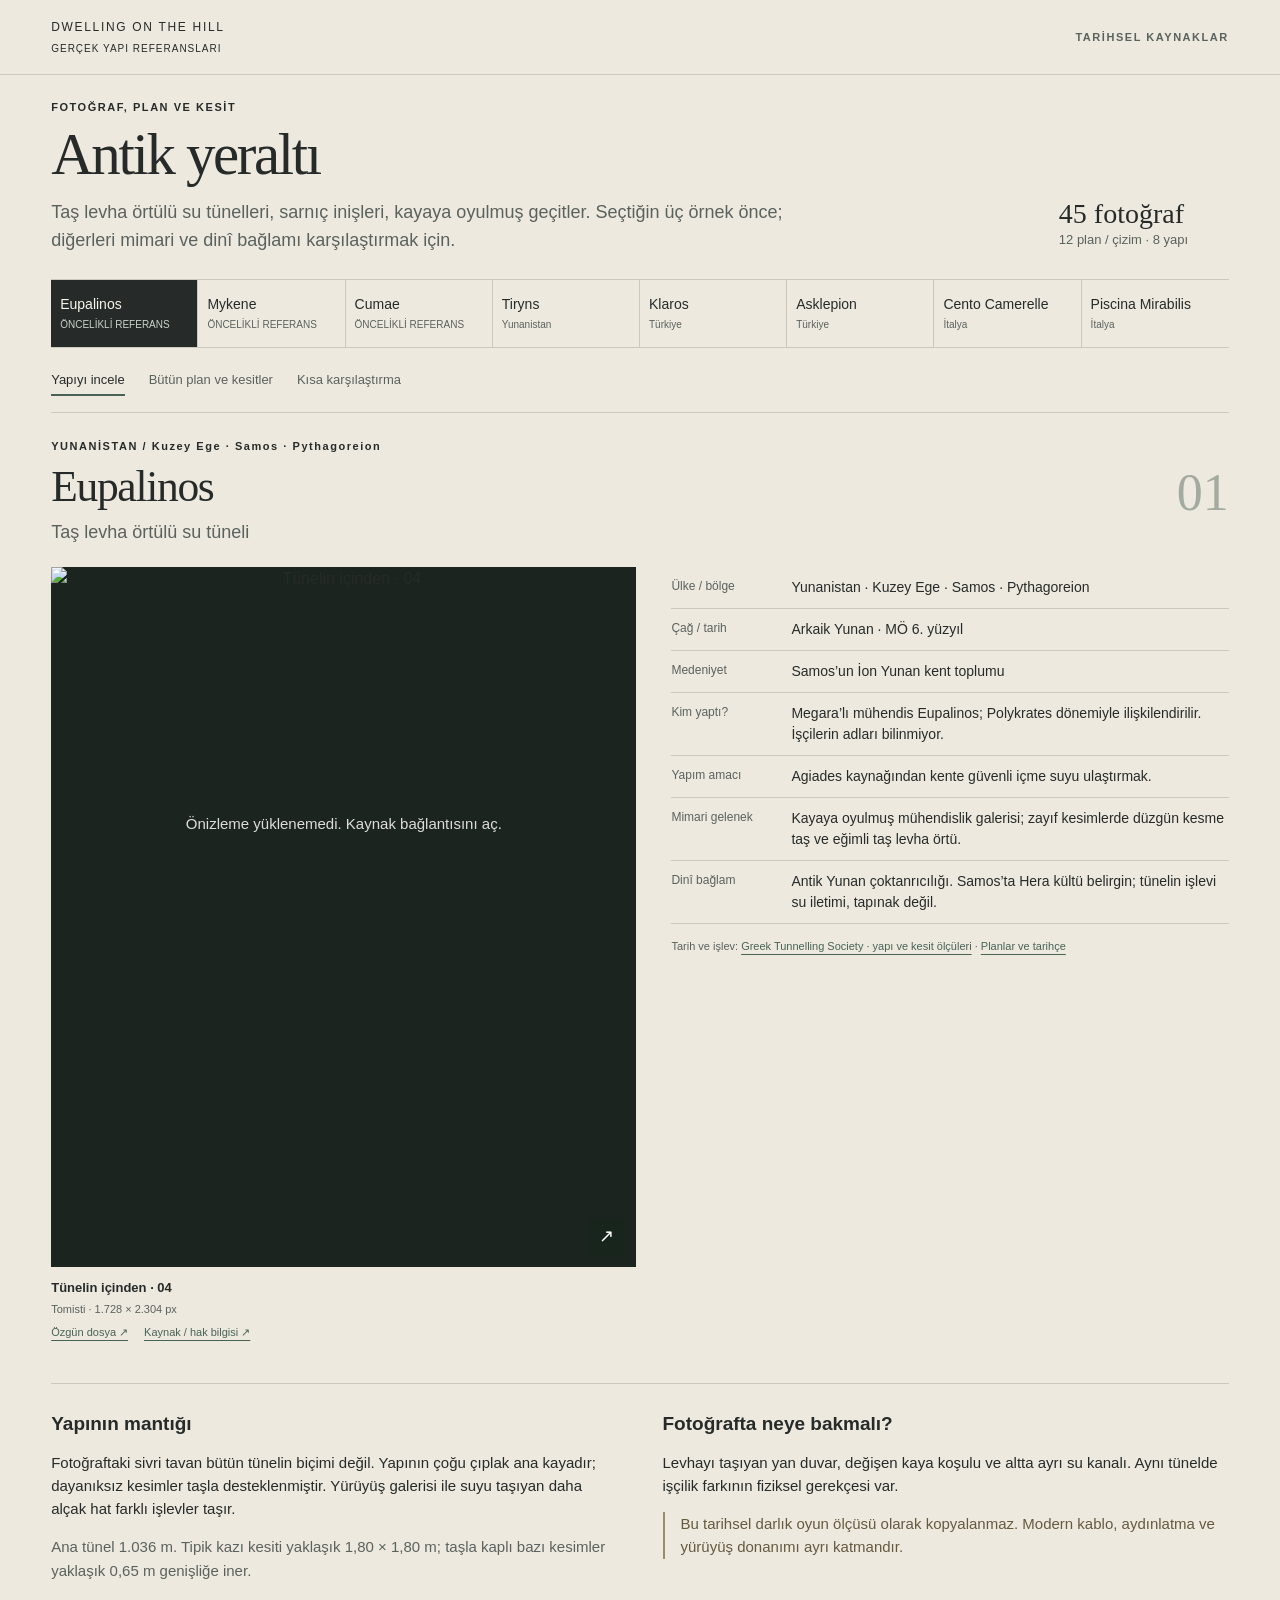
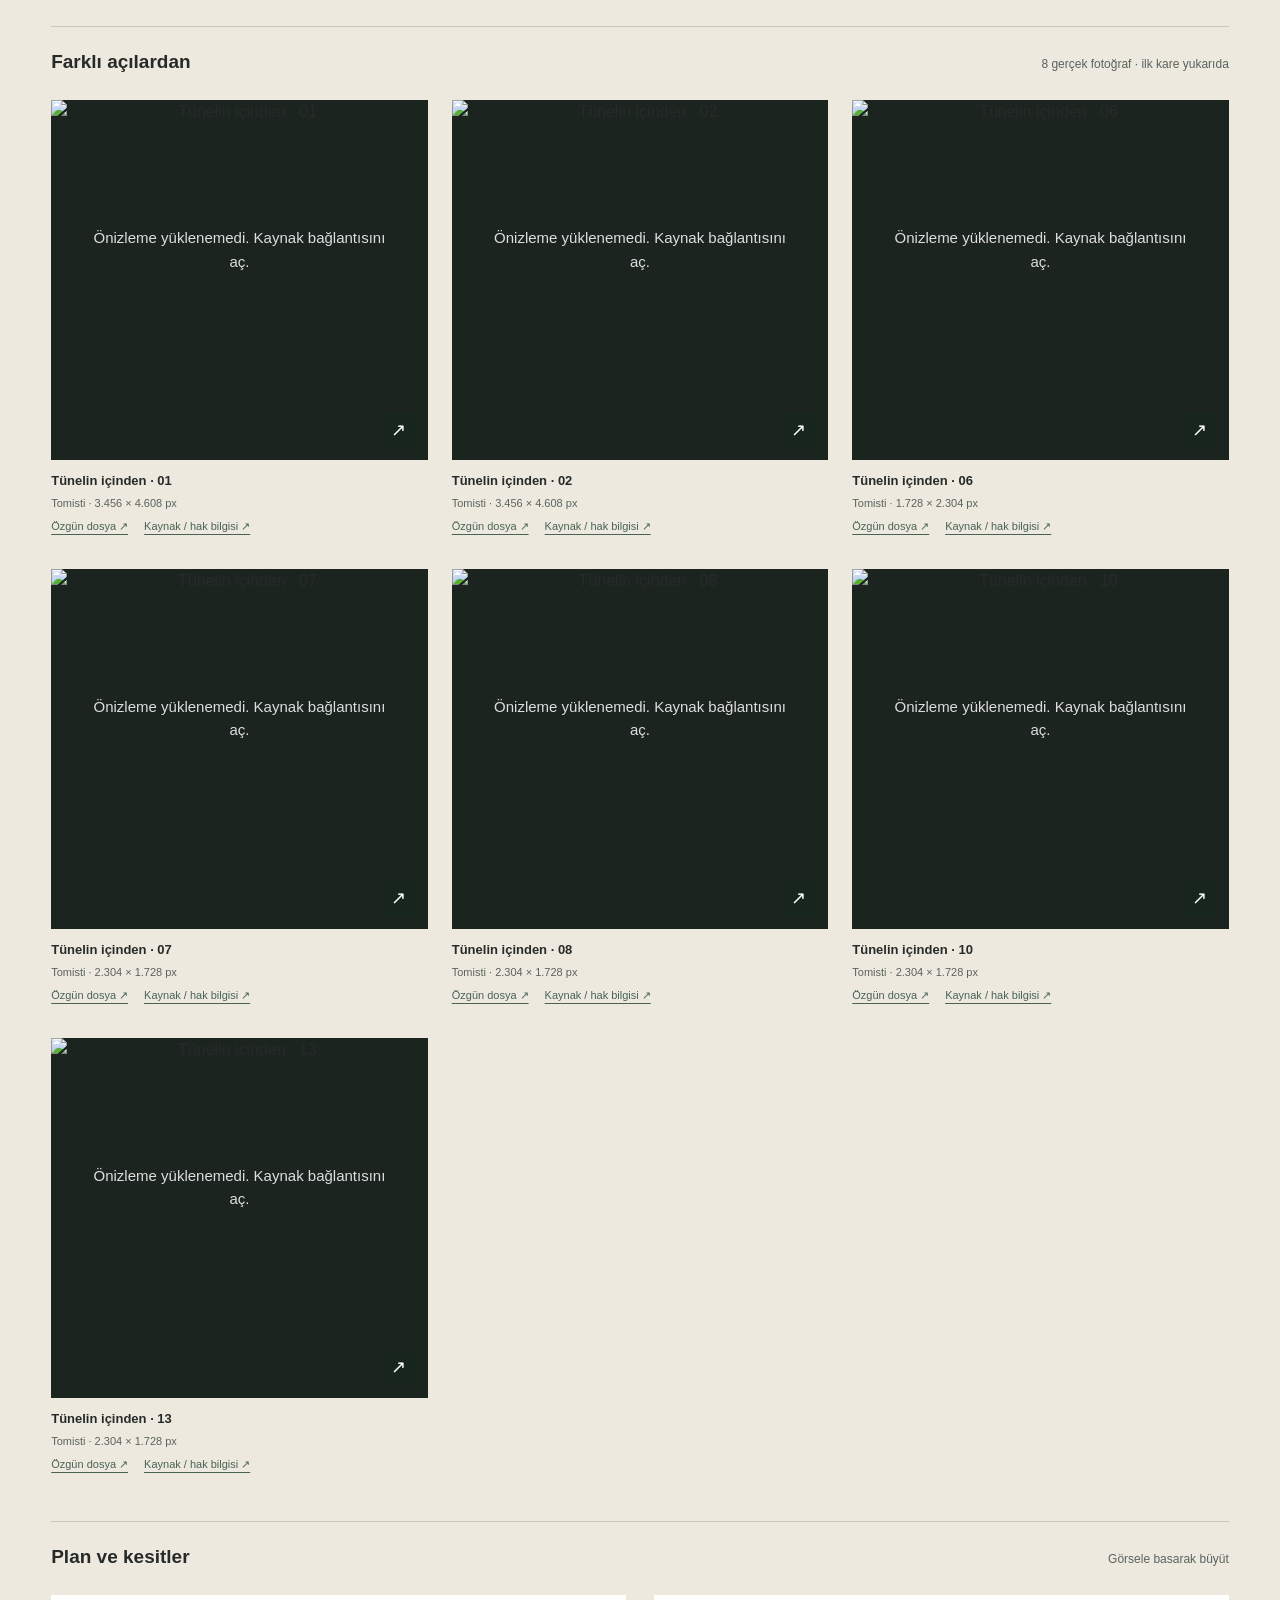
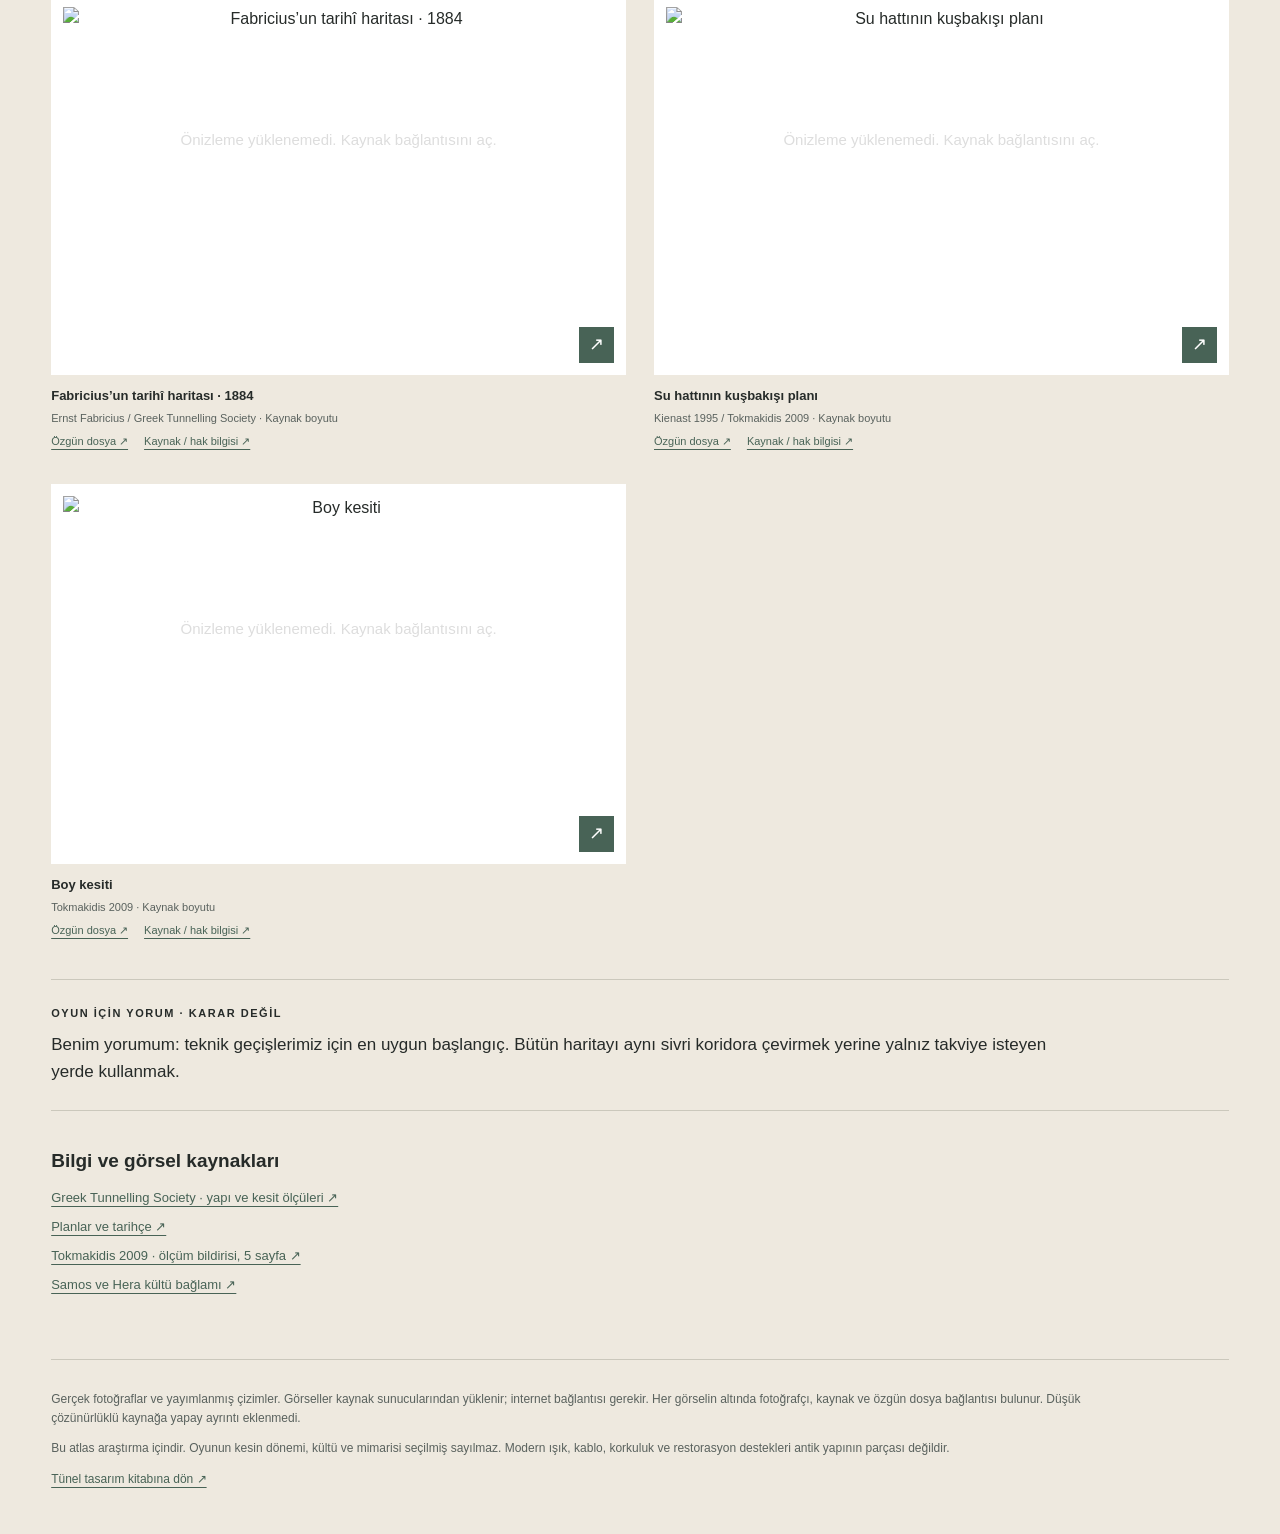
==== real.html @ a3796da8 "Publish underground concept atlas 54 concept images, 7 architectural drawings and historical referen" ====
<!doctype html>
<html lang="tr"><head><meta charset="utf-8"><meta name="viewport" content="width=device-width, initial-scale=1"><title>Antik yeraltı · Gerçek yapı atlası</title><link rel="stylesheet" href="real-atlas.css"></head>
<body><header class="masthead"><a href="index.html" class="brand">DWELLING ON THE HILL <span>GERÇEK YAPI REFERANSLARI</span></a><span class="issue">TARİHSEL KAYNAKLAR</span></header>
<main><section class="intro"><div><p class="eyebrow">FOTOĞRAF, PLAN VE KESİT</p><h1>Antik yeraltı</h1><p class="deck">Taş levha örtülü su tünelleri, sarnıç inişleri, kayaya oyulmuş geçitler. Seçtiğin üç örnek önce; diğerleri mimari ve dinî bağlamı karşılaştırmak için.</p></div><p class="edition" id="counts"></p></section>
<nav class="site-nav" id="site-nav" aria-label="Yapı seçimi"></nav>
<div class="view-nav"><button id="show-site" aria-pressed="true">Yapıyı incele</button><button id="show-plans" aria-pressed="false">Bütün plan ve kesitler</button><button id="show-compare" aria-pressed="false">Kısa karşılaştırma</button></div>
<section id="site-view" aria-live="polite">
<div class="section-title"><div><p class="eyebrow" id="site-place"></p><h2 id="site-name"></h2><p class="subtitle" id="site-subtitle"></p></div><p class="number" id="site-number"></p></div>
<div class="opening"><figure class="hero" id="hero"></figure><div class="facts"><dl id="facts"></dl><div class="facts-source" id="facts-source"></div></div></div>
<div class="reading"><div><h3>Yapının mantığı</h3><p id="summary"></p><p class="scale" id="scale"></p></div><div><h3>Fotoğrafta neye bakmalı?</h3><p id="reading"></p><p class="caution" id="caution"></p></div></div>
<div class="subheading"><h3>Farklı açılardan</h3><p id="photo-count"></p></div><div id="photo-grid" class="photo-grid"></div>
<div class="subheading" id="plan-heading"><h3>Plan ve kesitler</h3><p>Görsele basarak büyüt</p></div><div id="plan-grid" class="plan-grid"></div><div id="plan-note" class="plan-note"></div><div id="plan-links" class="source-links"></div>
<div class="interpretation"><p class="eyebrow">OYUN İÇİN YORUM · KARAR DEĞİL</p><p id="adaptation"></p></div>
<div class="sources"><h3>Bilgi ve görsel kaynakları</h3><div id="sources"></div></div>
</section>
<section id="plans-view" hidden><div class="section-title"><div><p class="eyebrow">YAYIMLANMIŞ BELGELER</p><h2>Plan ve kesit arşivi</h2><p class="subtitle">Yapının bütünü, su hattı ve yeraltı kotları. Çizimin tarihini ve kaynak türünü birlikte oku.</p></div></div><div id="all-plans" class="plan-grid"></div></section>
<section id="compare-view" hidden><div class="section-title"><div><p class="eyebrow">DÖNEM VE İŞLEV</p><h2>Aynı görünüş, farklı köken</h2><p class="subtitle">Üçgen görünen her tavan aynı teknikle yapılmadı; her yeraltı yapısı kutsal alan değil.</p></div></div><div id="comparison"></div></section>
<footer><p>Gerçek fotoğraflar ve yayımlanmış çizimler. Görseller kaynak sunucularından yüklenir; internet bağlantısı gerekir. Her görselin altında fotoğrafçı, kaynak ve özgün dosya bağlantısı bulunur. Düşük çözünürlüklü kaynağa yapay ayrıntı eklenmedi.</p><p>Bu atlas araştırma içindir. Oyunun kesin dönemi, kültü ve mimarisi seçilmiş sayılmaz. Modern ışık, kablo, korkuluk ve restorasyon destekleri antik yapının parçası değildir.</p><a href="index.html">Tünel tasarım kitabına dön ↗</a></footer></main>
<dialog id="viewer" aria-label="Görsel inceleme"><div class="viewer-top"><div><p class="eyebrow" id="viewer-type"></p><h2 id="viewer-title"></h2></div><button id="close-viewer" aria-label="Görseli kapat">Kapat ×</button></div><div class="viewer-actions"><button id="previous-image">← Önceki</button><button id="next-image">Sonraki →</button><button id="fit-image" aria-pressed="true">Ekrana sığdır</button><button id="actual-image" aria-pressed="false">%100 boyut</button><a id="original-image" target="_blank" rel="noopener noreferrer">Özgün dosya ↗</a></div><div class="viewer-stage" id="viewer-stage"><img id="full-image" alt=""></div><p id="viewer-loading" role="status"></p><p id="viewer-meta"></p><a id="viewer-source" target="_blank" rel="noopener noreferrer">Kaynak ve hak bilgisi ↗</a></dialog>
<script src="real-data.js"></script><script src="real-atlas.js"></script></body></html>
---- real-atlas.css ----
:root{color-scheme:light;--paper:#eee9df;--ink:#262b29;--muted:#5a625e;--line:#cbc8bc;--accent:#486356;--white:#f8f5ee}*{box-sizing:border-box}body{margin:0;background:var(--paper);color:var(--ink);font:16px/1.55 'Segoe UI',Arial,sans-serif}button,a{-webkit-tap-highlight-color:transparent}button{font:inherit;color:inherit;cursor:pointer}a{color:var(--accent);text-underline-offset:4px}button:focus-visible,a:focus-visible{outline:3px solid #a16a28;outline-offset:4px}.masthead{max-width:1550px;margin:auto;padding:25px 4%;display:flex;justify-content:space-between;align-items:center;border-bottom:1px solid var(--line);gap:20px}.brand{text-decoration:none;color:var(--ink);font-size:12px;letter-spacing:.14em}.brand span{display:block;font-size:10px;letter-spacing:.1em;margin-top:4px}.issue,.eyebrow{font-size:11px;letter-spacing:.14em;font-weight:600}.issue{color:var(--muted);white-space:nowrap}main{max-width:1550px;margin:auto;padding:0 4%}.intro{display:flex;align-items:flex-end;justify-content:space-between;gap:50px;padding:48px 0 35px}.intro>div{max-width:830px}h1,h2,h3,p,figure{margin:0}h1{font:normal clamp(44px,6vw,80px)/1.08 Georgia,'Times New Roman',serif;letter-spacing:-.04em;margin:10px 0 16px}.deck{font-size:18px;max-width:760px;color:var(--muted)}.edition{min-width:170px;font-size:13px;color:var(--muted);padding-bottom:4px}.edition strong{font:normal 28px Georgia,serif;color:var(--ink);display:block}.site-nav{display:grid;grid-template-columns:repeat(8,minmax(0,1fr));border-top:1px solid var(--line);border-bottom:1px solid var(--line)}.site-nav button{background:none;border:0;border-right:1px solid var(--line);padding:15px 9px;text-align:left;font-size:14px;line-height:1.35}.site-nav button:last-child{border-right:0}.site-nav button small{display:block;font-size:10px;color:var(--muted);margin-top:5px}.site-nav button[aria-pressed=true]{background:var(--ink);color:var(--white)}.site-nav button[aria-pressed=true] small{color:#c9d3cc}.view-nav{display:flex;gap:24px;padding:18px 0;border-bottom:1px solid var(--line);flex-wrap:wrap}.view-nav button{background:none;border:0;padding:4px 0;font-size:13px;color:var(--muted)}.view-nav button[aria-pressed=true]{color:var(--ink);box-shadow:0 2px var(--accent)}.section-title{display:flex;justify-content:space-between;gap:20px;align-items:center;padding:35px 0 25px}.section-title h2{font:normal clamp(35px,4vw,54px)/1.14 Georgia,serif;letter-spacing:-.03em;margin-top:7px}.subtitle{color:var(--muted);font-size:18px;margin-top:7px}.number{font:normal 52px Georgia,serif;color:#a3aa9f}.opening{display:grid;grid-template-columns:1.05fr 1fr;gap:35px;align-items:start}.hero{min-width:0}.media-button{display:block;background:#1c2420;border:0;width:100%;padding:0;position:relative}.media-button img{width:100%;height:100%;object-fit:contain;display:block}.hero .media-button{height:700px;max-height:83vh}.media-button::after{content:'↗';position:absolute;right:12px;bottom:12px;color:white;background:#18261ddb;padding:4px 10px;font-size:18px}.media-button[data-failed=true]::before{content:'Önizleme yüklenemedi. Kaynak bağlantısını aç.';color:#ddd;position:absolute;inset:35% 10%;font-size:15px}.caption{padding:12px 0 6px;font-size:13px;line-height:1.45;overflow-wrap:anywhere}.caption strong{font-weight:600;display:block}.credits{font-size:11px;color:var(--muted);margin-top:5px}.media-links{display:flex;gap:16px;flex-wrap:wrap;font-size:11px;margin-top:7px}.facts dl{margin:0;display:grid;grid-template-columns:112px 1fr}.facts dt,.facts dd{margin:0;padding:10px 0;border-bottom:1px solid var(--line);font-size:14px;line-height:1.5}.facts dt{color:var(--muted);padding-right:12px;font-size:12px}.facts dd{padding-left:8px}.facts-source{font-size:11px;margin-top:14px;color:var(--muted)}.reading{display:grid;grid-template-columns:1fr 1fr;gap:45px;margin:36px 0 44px;padding-top:25px;border-top:1px solid var(--line)}h3{font-size:19px;font-weight:600;margin-bottom:12px}.reading p{font-size:15px}.reading p+p{margin-top:15px}.scale{color:var(--muted)}.caution{padding-left:16px;border-left:2px solid #9d8c65;color:#655940}.subheading{display:flex;align-items:baseline;justify-content:space-between;gap:20px;padding:20px 0 12px;border-top:1px solid var(--line)}.subheading p{font-size:12px;color:var(--muted)}.photo-grid{display:grid;grid-template-columns:repeat(3,minmax(0,1fr));gap:28px 24px;margin-bottom:42px}.photo-grid .media-button{height:360px}.plan-grid{display:grid;grid-template-columns:repeat(2,minmax(0,1fr));gap:28px;margin-bottom:25px}.plan-grid .media-button{height:380px;background:#fff}.plan-grid .media-button img{padding:12px}.plan-grid .media-button::after{background:#486356;color:white}.plan-note{font-size:13px;color:var(--muted);max-width:850px}.source-links{margin-top:12px;font-size:13px}.source-links a{display:block;margin-bottom:8px}.interpretation{border-top:1px solid var(--line);border-bottom:1px solid var(--line);padding:25px 0;margin:35px 0}.interpretation>p:last-child{margin-top:10px;max-width:1000px;font-size:17px}.sources{padding-bottom:20px}.sources a{display:block;font-size:13px;margin:9px 0}footer{border-top:1px solid var(--line);padding:30px 0 45px;margin-top:35px;color:var(--muted);font-size:12px}footer p{max-width:1050px;margin-bottom:12px}.compare-row{display:grid;grid-template-columns:160px 1fr 1fr;gap:25px;padding:24px 0;border-top:1px solid var(--line);font-size:14px}.compare-row h3{font:normal 25px Georgia,serif}.compare-row p+p{margin-top:8px}.compare-row small{color:var(--muted)}.compare-row button{background:none;border:0;padding:0;text-align:left;color:var(--accent);font-size:13px}.plan-grid .site-label{font-size:11px;color:var(--accent);display:block;letter-spacing:.1em;margin-bottom:4px}dialog{width:min(96vw,1550px);max-width:96vw;max-height:96vh;padding:22px 26px;background:var(--paper);color:var(--ink);border:0}dialog::backdrop{background:#07120fed}.viewer-top{display:flex;align-items:flex-start;justify-content:space-between;gap:20px}.viewer-top h2{font:normal 25px Georgia,serif;margin-top:6px}.viewer-top button,.viewer-actions button,.viewer-actions a{background:none;border:1px solid var(--line);padding:8px 13px;text-decoration:none;font-size:12px;white-space:nowrap}.viewer-actions{display:flex;gap:10px;flex-wrap:wrap;margin:17px 0}.viewer-actions button[aria-pressed=true]{background:var(--ink);color:var(--white)}.viewer-stage{background:#17201c;height:68vh;overflow:auto;display:flex;align-items:flex-start;justify-content:center}.viewer-stage img{width:100%;height:100%;object-fit:contain;max-width:100%}.viewer-stage.actual{display:block}.viewer-stage.actual img{width:auto;height:auto;max-width:none;object-fit:initial}.viewer-stage.plan{background:#fff}#viewer-meta{font-size:12px;margin-top:13px}#viewer-source{font-size:12px}[hidden]{display:none!important}@media(min-width:1500px){.hero .media-button{height:800px}}@media(max-width:1100px){.site-nav{grid-template-columns:repeat(4,minmax(0,1fr))}.site-nav button:nth-child(4){border-right:0}.site-nav button:nth-child(-n+4){border-bottom:1px solid var(--line)}.opening{gap:25px;grid-template-columns:1fr 1fr}.hero .media-button{height:680px}.facts dl{grid-template-columns:90px 1fr}.facts dt,.facts dd{font-size:12px}.photo-grid{grid-template-columns:repeat(2,minmax(0,1fr))}}@media(max-width:700px){.masthead{padding:18px 5%}.issue{display:none}main{padding:0 5%}.intro{padding:28px 0 25px;display:block}.deck{font-size:16px}.edition{margin-top:18px;display:flex;gap:15px;align-items:center}.edition strong{font-size:20px}.site-nav button{font-size:12px;padding:12px 6px}.site-nav button small{font-size:9px}.view-nav{gap:18px}.view-nav button{font-size:12px}.opening{grid-template-columns:1fr}.hero .media-button{height:68vh;max-height:650px}.facts dt,.facts dd{font-size:13px}.facts dl{grid-template-columns:105px 1fr}.reading{grid-template-columns:1fr;gap:25px;margin:28px 0}.photo-grid,.plan-grid{grid-template-columns:1fr;gap:22px}.photo-grid .media-button{height:480px;max-height:72vh}.plan-grid .media-button{height:340px}.section-title{padding-top:27px}.subtitle{font-size:16px}.number{font-size:38px}.subheading{display:block}.subheading p{margin-bottom:8px}.compare-row{grid-template-columns:1fr;gap:12px}.viewer-top h2{font-size:20px}dialog{padding:15px;width:96vw}.viewer-stage{height:62vh}.viewer-actions{gap:7px}.viewer-actions button,.viewer-actions a{padding:8px 9px}}@media(prefers-reduced-motion:no-preference){html{scroll-behavior:smooth}}@media print{.site-nav,.view-nav,dialog,.media-links{display:none}body{background:white}.opening{grid-template-columns:1fr 1fr}.hero .media-button{height:500px}.photo-grid{grid-template-columns:repeat(3,1fr)}.photo-grid .media-button{height:260px}.plan-grid .media-button{height:280px}figure{break-inside:avoid}}

/* Fotoğraflar ilk ekranda daha fazla yer alsın. */
.intro{padding:24px 0}.intro h1{font-size:clamp(38px,4.6vw,62px);margin:7px 0 12px}.masthead{padding-top:18px;padding-bottom:18px}.section-title{padding-top:25px;padding-bottom:20px}.section-title h2{font-size:clamp(32px,3.4vw,45px)}
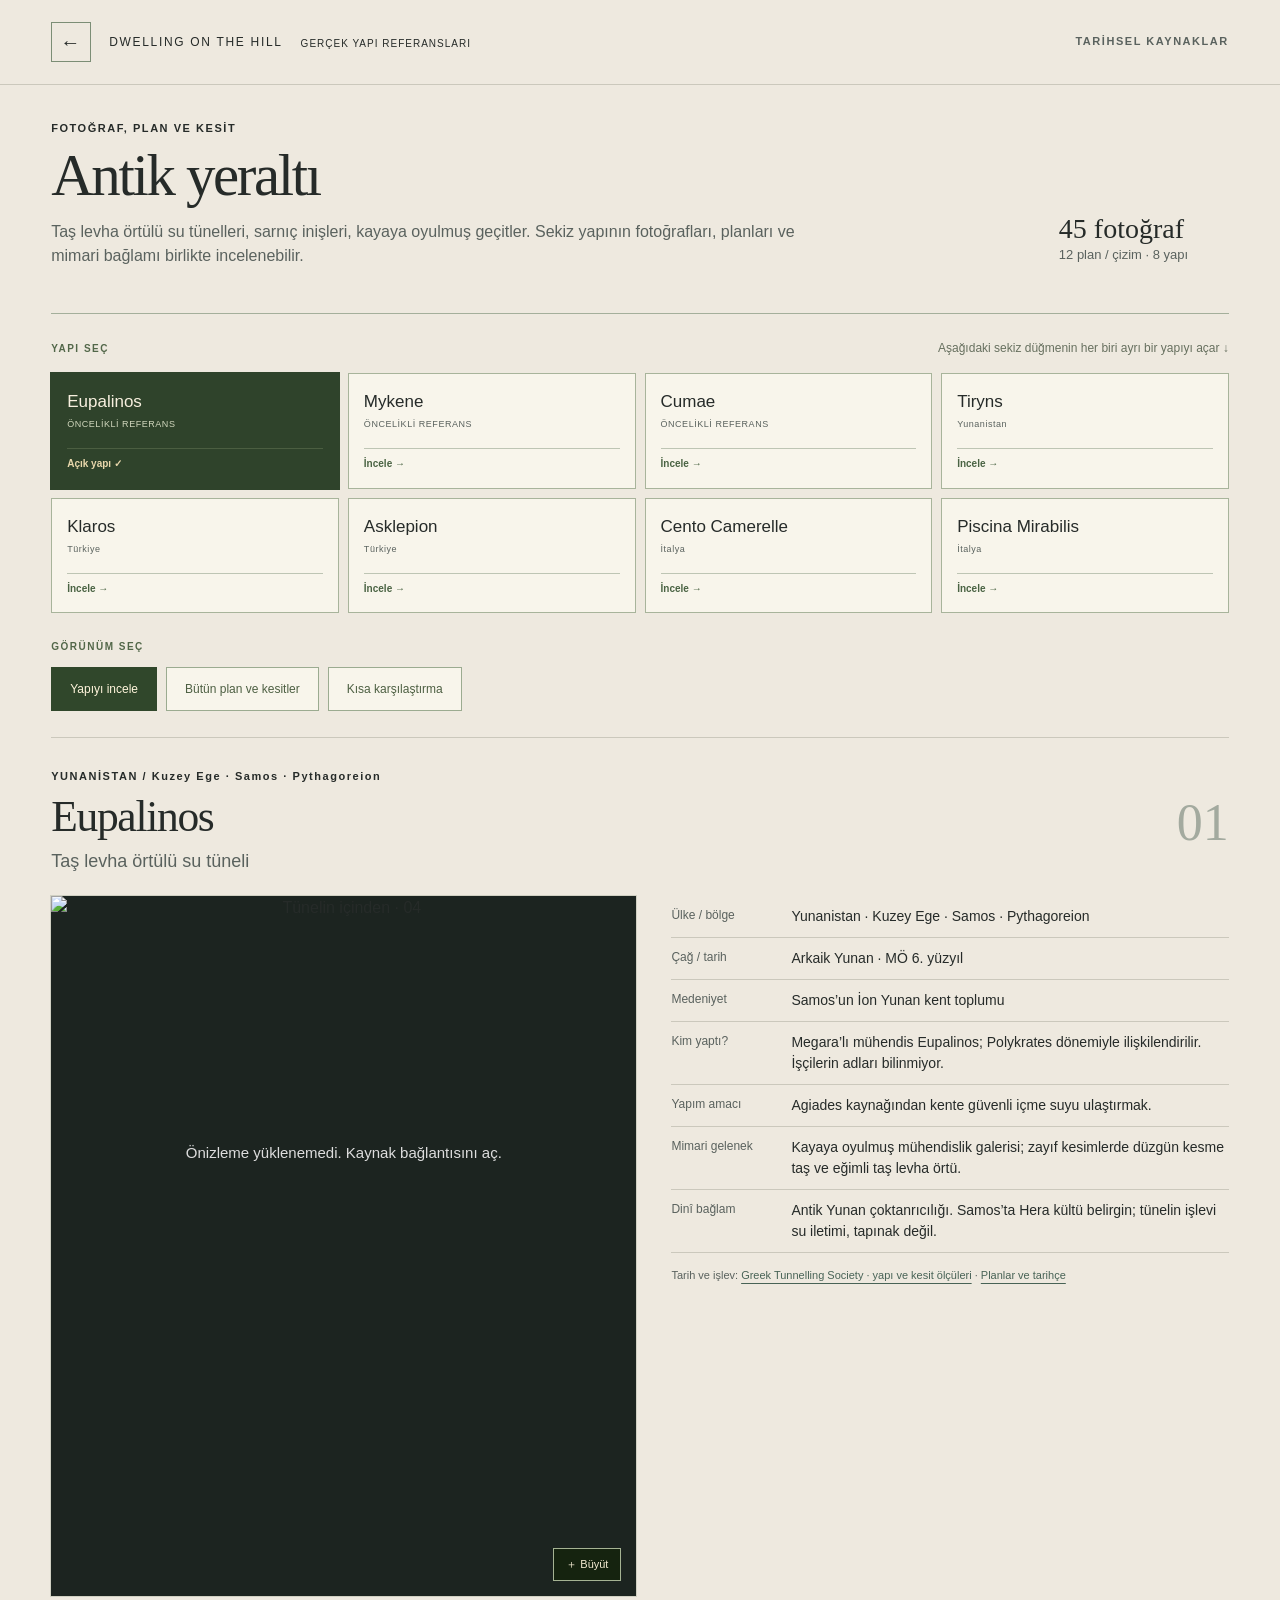
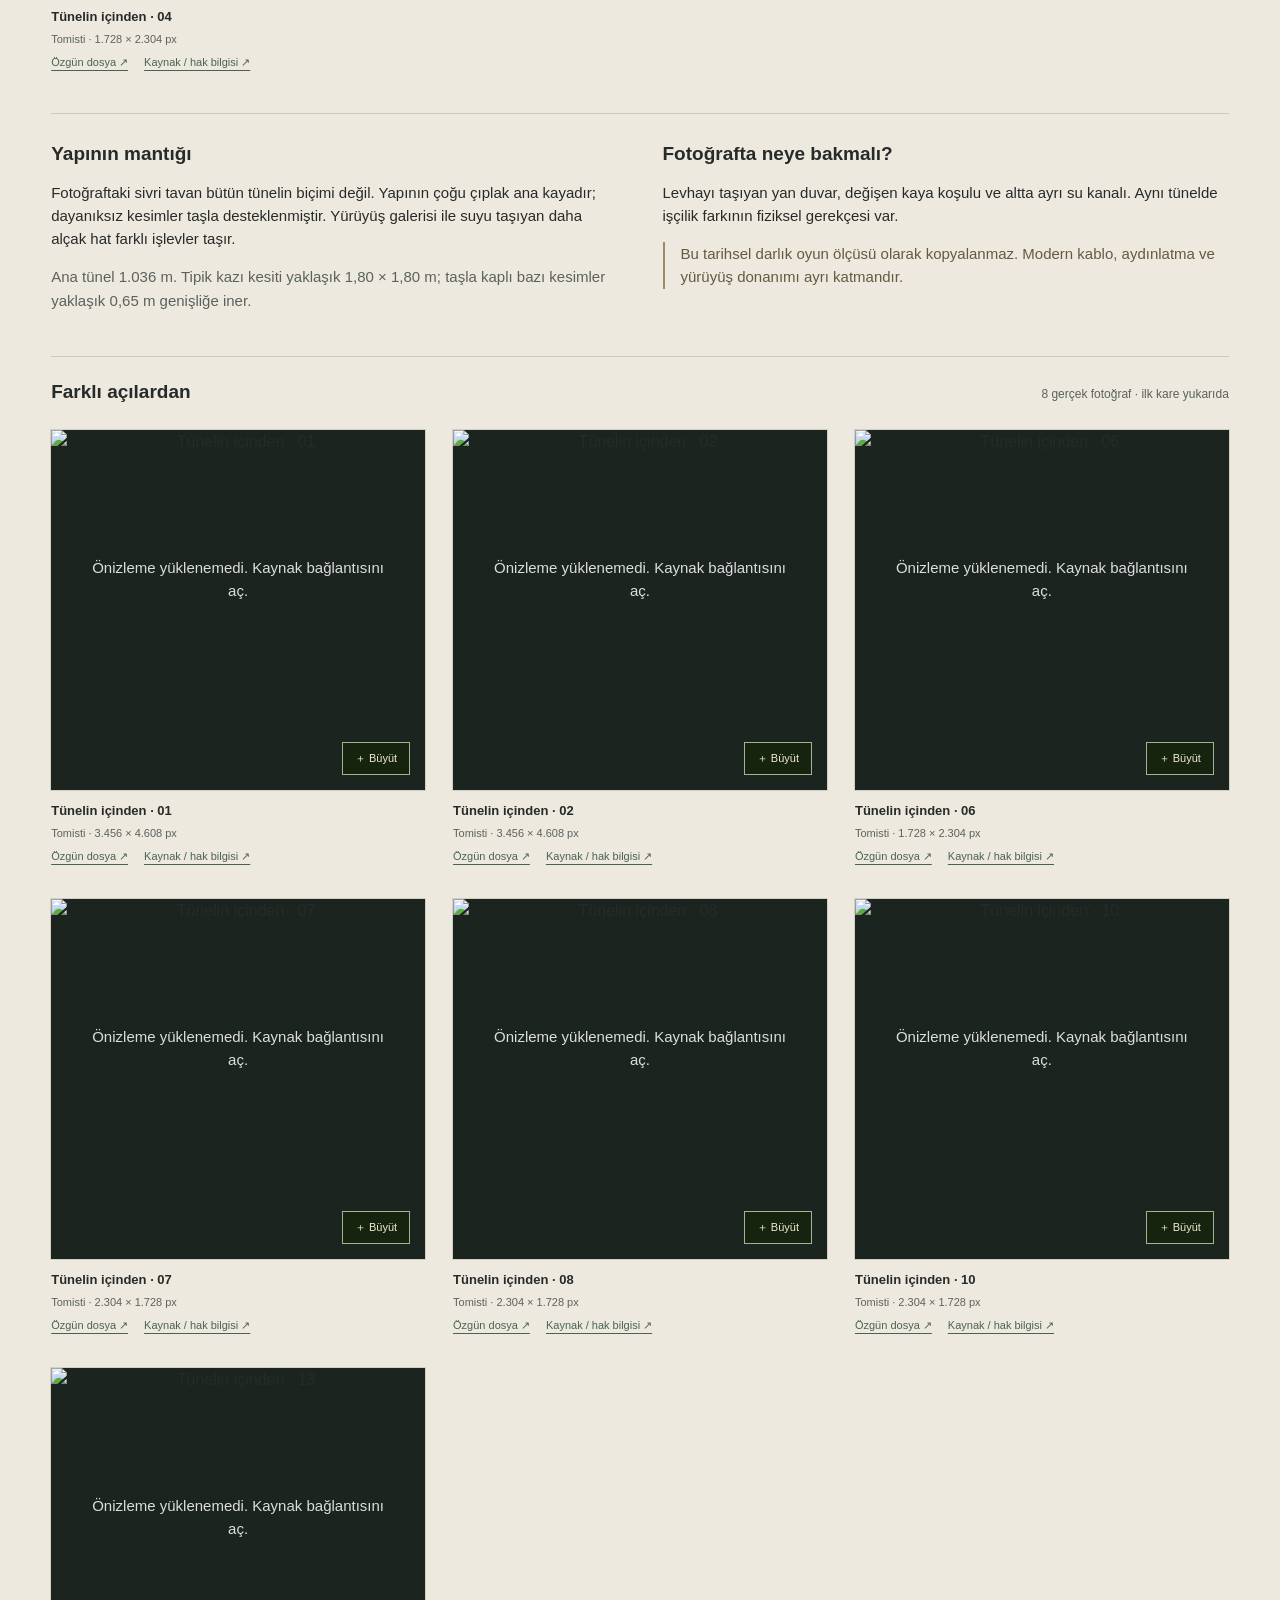
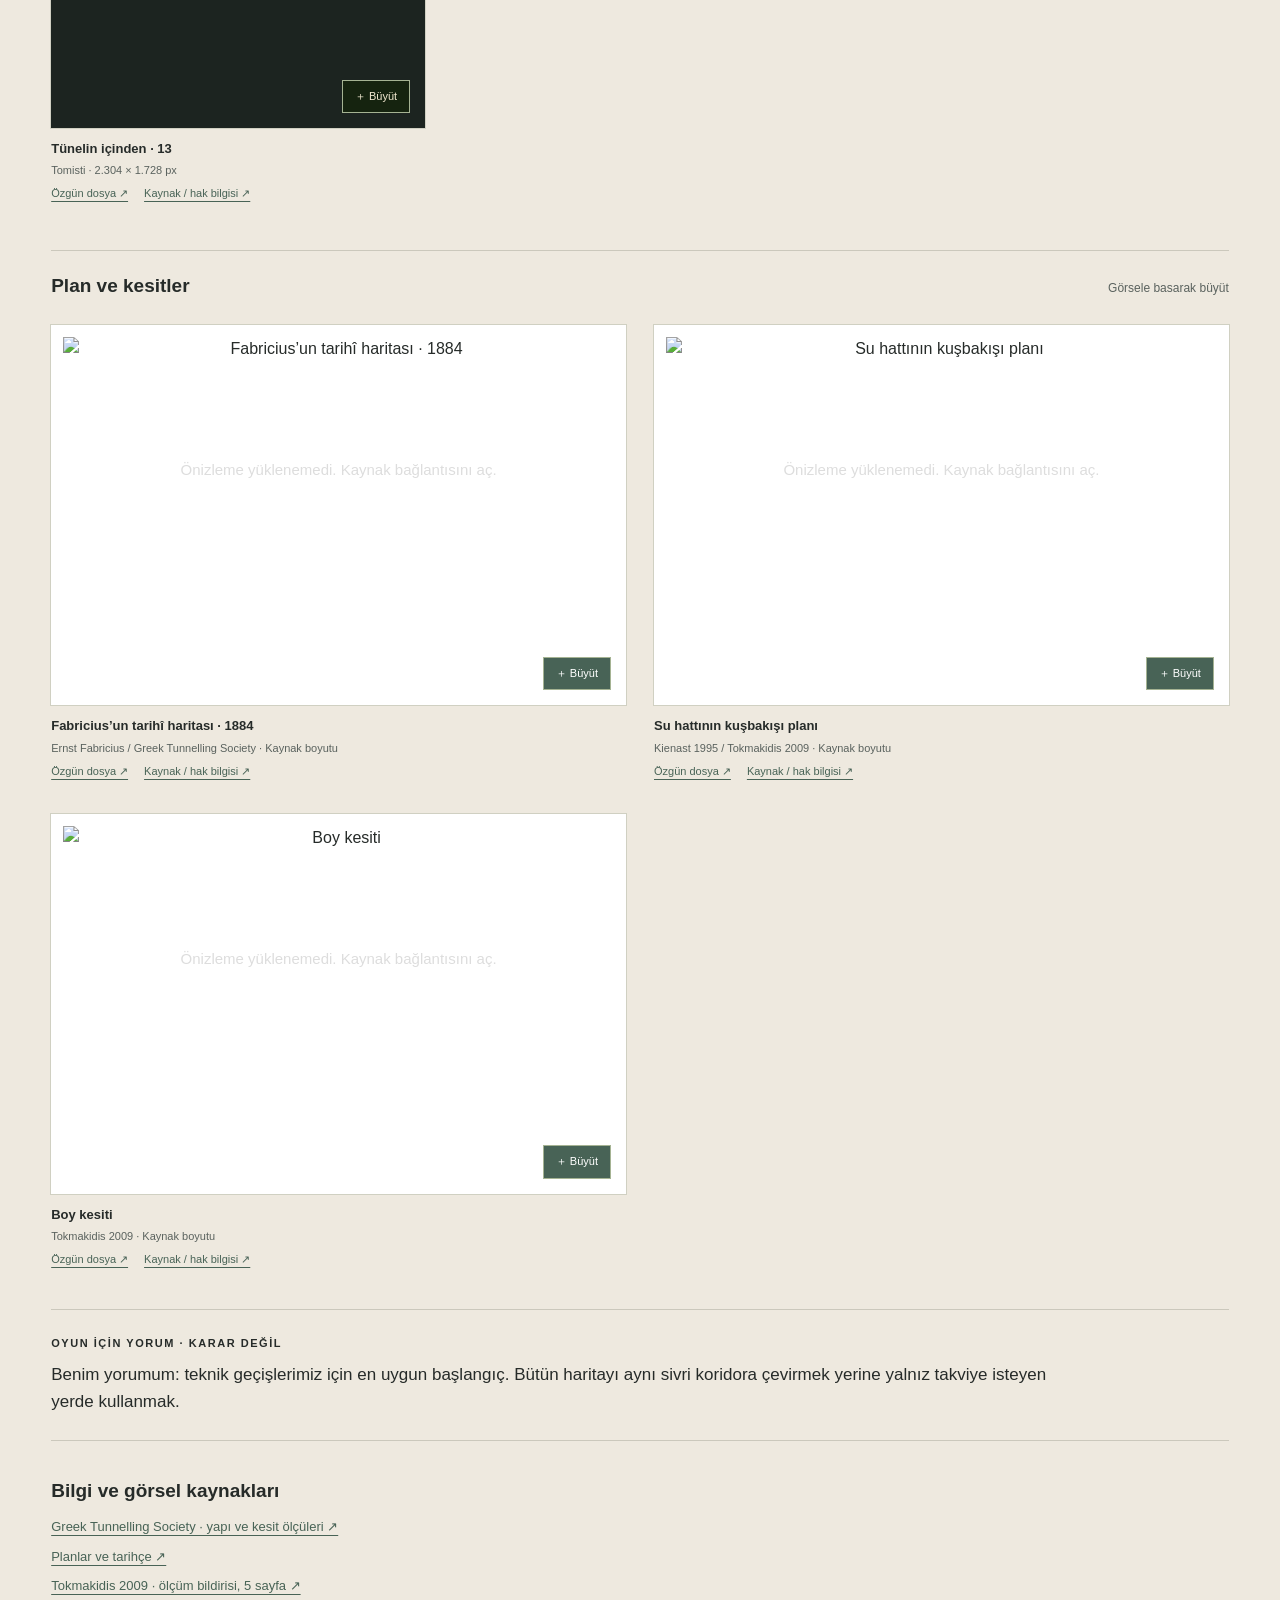
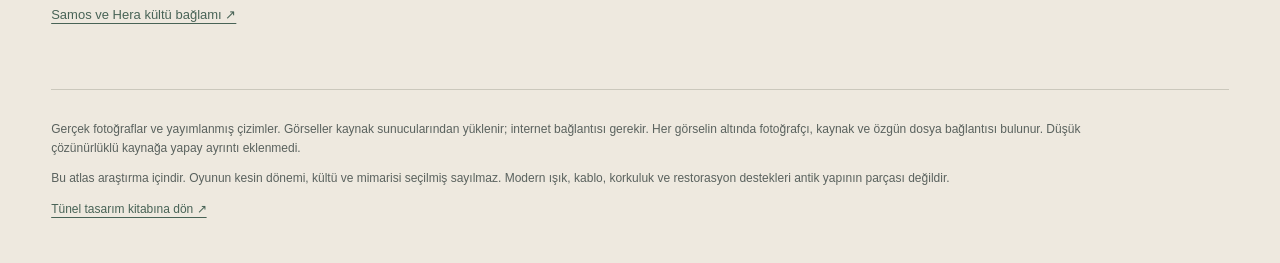
==== commit 94e98969: "Refine visual design and make controls discoverable Full-width concept cover, image-led chapter card" ====
--- a/real.html
+++ b/real.html
@@ -1,9 +1,9 @@
 <!doctype html>
-<html lang="tr"><head><meta charset="utf-8"><meta name="viewport" content="width=device-width, initial-scale=1"><title>Antik yeraltı · Gerçek yapı atlası</title><link rel="stylesheet" href="real-atlas.css"></head>
+<html lang="tr"><head><meta charset="utf-8"><meta name="viewport" content="width=device-width, initial-scale=1"><title>Antik yeraltı · Gerçek yapı atlası</title><link rel="stylesheet" href="real-atlas.css"><link rel="stylesheet" href="real-discovery.css"></head>
 <body><header class="masthead"><a href="index.html" class="brand">DWELLING ON THE HILL <span>GERÇEK YAPI REFERANSLARI</span></a><span class="issue">TARİHSEL KAYNAKLAR</span></header>
-<main><section class="intro"><div><p class="eyebrow">FOTOĞRAF, PLAN VE KESİT</p><h1>Antik yeraltı</h1><p class="deck">Taş levha örtülü su tünelleri, sarnıç inişleri, kayaya oyulmuş geçitler. Seçtiğin üç örnek önce; diğerleri mimari ve dinî bağlamı karşılaştırmak için.</p></div><p class="edition" id="counts"></p></section>
-<nav class="site-nav" id="site-nav" aria-label="Yapı seçimi"></nav>
-<div class="view-nav"><button id="show-site" aria-pressed="true">Yapıyı incele</button><button id="show-plans" aria-pressed="false">Bütün plan ve kesitler</button><button id="show-compare" aria-pressed="false">Kısa karşılaştırma</button></div>
+<main><section class="intro"><div><p class="eyebrow">FOTOĞRAF, PLAN VE KESİT</p><h1>Antik yeraltı</h1><p class="deck">Taş levha örtülü su tünelleri, sarnıç inişleri, kayaya oyulmuş geçitler. Sekiz yapının fotoğrafları, planları ve mimari bağlamı birlikte incelenebilir.</p></div><p class="edition" id="counts"></p></section>
+<div class="interaction-heading"><span>YAPI SEÇ</span><p>Aşağıdaki sekiz düğmenin her biri ayrı bir yapıyı açar ↓</p></div><nav class="site-nav" id="site-nav" aria-label="Yapı seçimi"></nav>
+<div class="view-heading">GÖRÜNÜM SEÇ</div><div class="view-nav"><button id="show-site" aria-pressed="true">Yapıyı incele</button><button id="show-plans" aria-pressed="false">Bütün plan ve kesitler</button><button id="show-compare" aria-pressed="false">Kısa karşılaştırma</button></div>
 <section id="site-view" aria-live="polite">
 <div class="section-title"><div><p class="eyebrow" id="site-place"></p><h2 id="site-name"></h2><p class="subtitle" id="site-subtitle"></p></div><p class="number" id="site-number"></p></div>
 <div class="opening"><figure class="hero" id="hero"></figure><div class="facts"><dl id="facts"></dl><div class="facts-source" id="facts-source"></div></div></div>
--- a/real-discovery.css
+++ b/real-discovery.css
@@ -0,0 +1,2 @@
+.masthead{padding-top:22px;padding-bottom:22px}.brand{display:flex;align-items:center;gap:18px}.brand:before{content:'←';display:grid;place-items:center;width:38px;height:38px;border:1px solid #7c8e76;font-size:20px;flex-shrink:0}.brand>span{max-width:200px}.interaction-heading{display:flex;align-items:center;justify-content:space-between;gap:20px;border-top:1px solid #a4af9b;padding-top:25px;margin-top:10px;margin-bottom:15px}.interaction-heading>span,.view-heading{font-size:10px;letter-spacing:.15em;font-weight:600;color:#526749}.interaction-heading>p{font-size:12px;color:#67705f;margin:0}.site-nav{border:0;gap:9px;margin-bottom:26px;grid-template-columns:repeat(4,minmax(0,1fr))}.site-nav button{border:1px solid #a8b49b!important;background:#f8f5eb;padding:17px 15px;font-size:17px;transition:background .18s,border-color .18s;line-height:1.25}.site-nav button small{font-size:9px;letter-spacing:.06em;margin-top:7px;min-height:13px}.site-nav button:after{content:'İncele →';font-size:10px;font-weight:600;display:block;margin-top:16px;border-top:1px solid #bec5b4;padding-top:9px;color:#4a6343}.site-nav button:hover{background:#d8decb;border-color:#4c633e!important}.site-nav button[aria-pressed=true]{background:#2f432b;color:#f8f0df;border-color:#2f432b!important;box-shadow:0 0 0 1px #2f432b}.site-nav button[aria-pressed=true]:after{content:'Açık yapı ✓';color:#e9d8ac;border-color:#8c9b744d}.site-nav button[aria-pressed=true] small{color:#d1d7bd}.view-heading{margin:17px 0 12px}.view-nav{padding:0 0 26px;gap:9px}.view-nav button{padding:11px 18px;min-height:44px;background:#f8f5eb;border:1px solid #9bab90;color:#4d5f42;font-size:12px;box-shadow:none}.view-nav button:hover{background:#d9dfcf}.view-nav button[aria-pressed=true]{background:#30472b;color:#fff5dc;border-color:#30472b;box-shadow:none}.viewer-top button,.viewer-actions button,.viewer-actions a{background:#f9f5e9;border-color:#8d9d7d;min-height:40px}.viewer-actions button:hover,.viewer-actions a:hover,.viewer-top button:hover{background:#d8dfc9}.viewer-top button{background:#30472b;color:#f4ebd3}.media-button{outline:1px solid #53644930}.media-button:after{content:'＋ Büyüt';right:15px;bottom:15px;font-size:11px;padding:7px 12px;border:1px solid #a5b393;background:#14230ee6;color:#f2e9d0}.media-button:hover:after{background:#d9c89a;color:#22321c}.compare-row button{padding:9px 12px;border:1px solid #91a281;background:#f8f5e9;display:inline-block;margin-top:10px}.intro{padding-top:35px;padding-bottom:34px}.deck{font-size:16px}.section-title{padding-top:30px}.photo-grid,.plan-grid{gap:28px}.view-nav button:focus-visible,.site-nav button:focus-visible{outline:3px solid #b57b2e;outline-offset:4px}@media(max-width:700px){.masthead{padding-top:17px;padding-bottom:17px}.brand{font-size:10px;gap:11px;flex-wrap:wrap}.brand:before{width:32px;height:32px;font-size:17px}.brand>span{font-size:8px}.interaction-heading{align-items:start;gap:15px;padding-top:21px}.interaction-heading>span{white-space:nowrap;font-size:9px}.interaction-heading>p{font-size:10px;max-width:210px;text-align:right}.site-nav{grid-template-columns:repeat(2,minmax(0,1fr));gap:9px;margin-bottom:24px}.site-nav button{padding:15px 13px;font-size:17px}.site-nav button small{font-size:8px}.site-nav button:after{margin-top:12px;font-size:9px}.view-nav{display:grid;grid-template-columns:1fr 1fr;gap:8px}.view-nav button{min-height:44px;font-size:11px;padding:10px 12px}.view-nav button:last-child{grid-column:1/-1}.view-heading{font-size:9px}.intro{padding-top:28px}.photo-grid,.plan-grid{gap:24px}}
+@media(prefers-reduced-motion:reduce){*,*:before,*:after{transition:none!important}}
